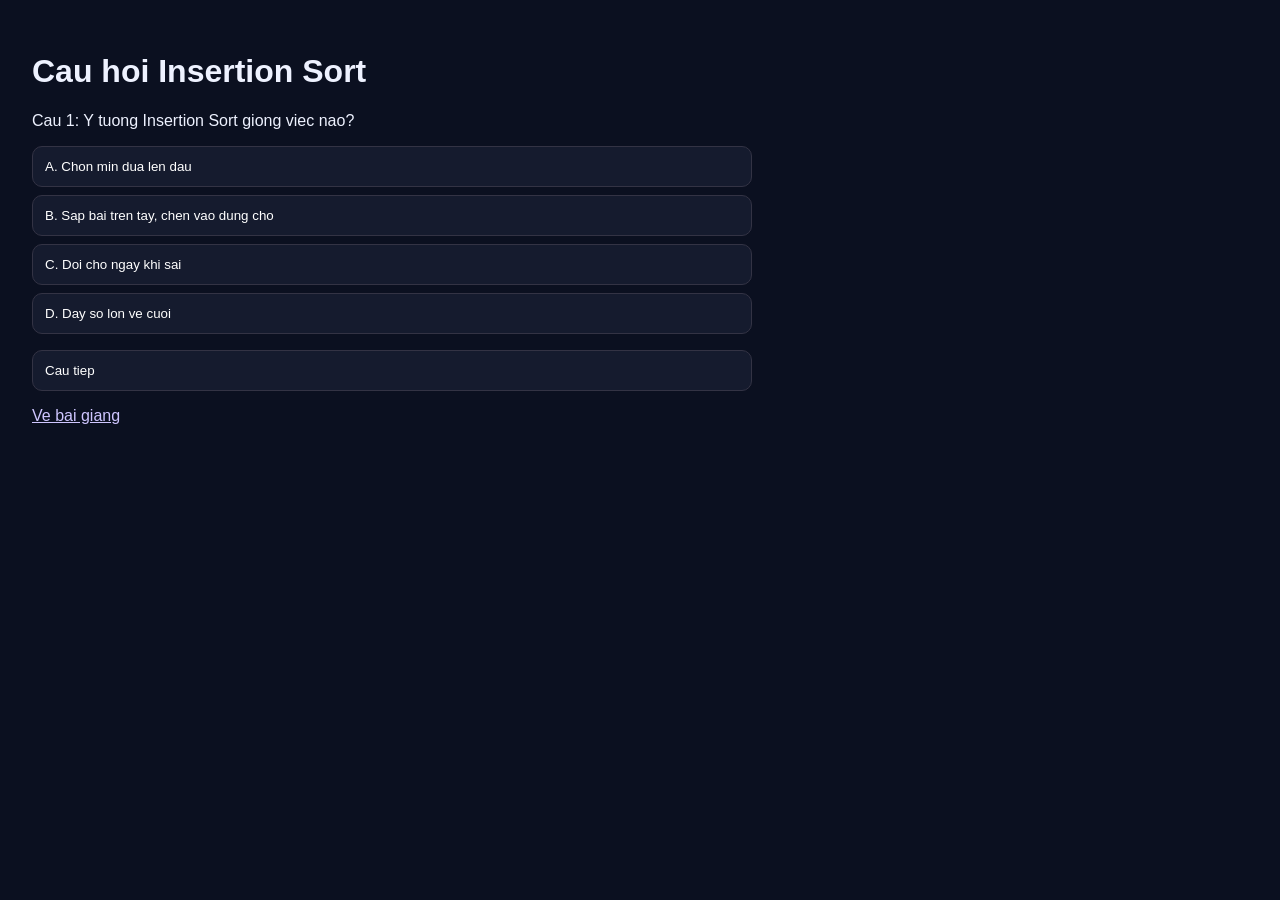
==== cauhoi.html @ 93dffec4 "Fix pages: them .nojekyll va giu quiz.html" ====
<!DOCTYPE html><html lang="vi"><head><meta charset="UTF-8"/><meta name="viewport" content="width=device-width, initial-scale=1"/><title>Cau hoi Insertion</title>
<style>body{font-family:sans-serif;background:#0b1020;color:#eef2ff;padding:24px}button{display:block;width:100%;max-width:720px;text-align:left;margin:8px 0;padding:12px;border-radius:10px;border:1px solid #334;background:#151b2e;color:#fff} .ok{background:#143} .bad{background:#411} .ex{margin-top:12px;padding:12px;background:#151b2e;border-left:4px solid #7c6cf0}</style></head><body>
<h1>Cau hoi Insertion Sort</h1>
<p id="q"></p><div id="opts"></div><div id="ex" class="ex" style="display:none"></div>
<p><button id="next" type="button">Cau tiep</button></p>
<p><a href="./index.html" style="color:#cfc6ff">Ve bai giang</a></p>
<script>
const Q=[
{q:"Y tuong Insertion Sort giong viec nao?",a:["Chon min dua len dau","Sap bai tren tay, chen vao dung cho","Doi cho ngay khi sai","Day so lon ve cuoi"],c:1,e:"Giong sap bai: lay key roi chen vao day da sap."},
{q:"Phan tu nao coi nhu da sap luc dau?",a:["Phan tu cuoi","Phan tu giua","Phan tu dau","Khong co"],c:2,e:"i chay tu 1 vi phan tu dau da sap."},
{q:"key = a[i] nghia la gi?",a:["Xoa a[i]","Luu gia tri dang xet","Doi cho a[0]","Tang i"],c:1,e:"Cat a[i] vao key roi moi dich cac phan tu lon hon."},
{q:"While dich khi nao?",a:["a[j] > key va j>=0","a[j] < key","Mang da sap","i=0"],c:0,e:"Con ben trai lon hon key thi dich sang phai."},
{q:"Sau while lam gi?",a:["Xoa key","Gan a[0]","Chen key vao a[j+1]","Doi min"],c:2,e:"a[j+1] = key."},
{q:"Mang da sap thi do phuc tap?",a:["O(n^2)","O(n)","O(1)","O(n log n)"],c:1,e:"While khong chay. Dat O(n)."},
{q:"Insertion Sort on dinh?",a:["Khong","Co","Chi khi n nho","Chi C++"],c:1,e:"On dinh, giu thu tu phan tu bang nhau."},
{q:"Khong nen dung khi nao?",a:["Mang nho","Gan sap","Du lieu lon dao nguoc","Can on dinh"],c:2,e:"Truong hop xau O(n^2)."}
];
let i=0,score=0,done=false;
function render(){const t=Q[i];document.getElementById('q').textContent='Cau '+(i+1)+': '+t.q;const box=document.getElementById('opts');box.innerHTML='';document.getElementById('ex').style.display='none';done=false;
['A','B','C','D'].forEach((k,idx)=>{const b=document.createElement('button');b.textContent=k+'. '+t.a[idx];b.onclick=function(){if(done)return;done=true;if(idx===t.c){b.className='ok';score++;}else{b.className='bad';}document.getElementById('ex').style.display='block';document.getElementById('ex').textContent=(idx===t.c?'Dung. ':'Sai. ')+'Dap an: '+['A','B','C','D'][t.c]+'. '+t.e;};box.appendChild(b);});}
 document.getElementById('next').onclick=function(){if(i<Q.length-1){i++;render();}else{document.getElementById('q').textContent='Diem: '+score+' / '+Q.length;document.getElementById('opts').innerHTML='';document.getElementById('ex').style.display='block';document.getElementById('ex').textContent='Het bai.';}};render();
</script></body></html>
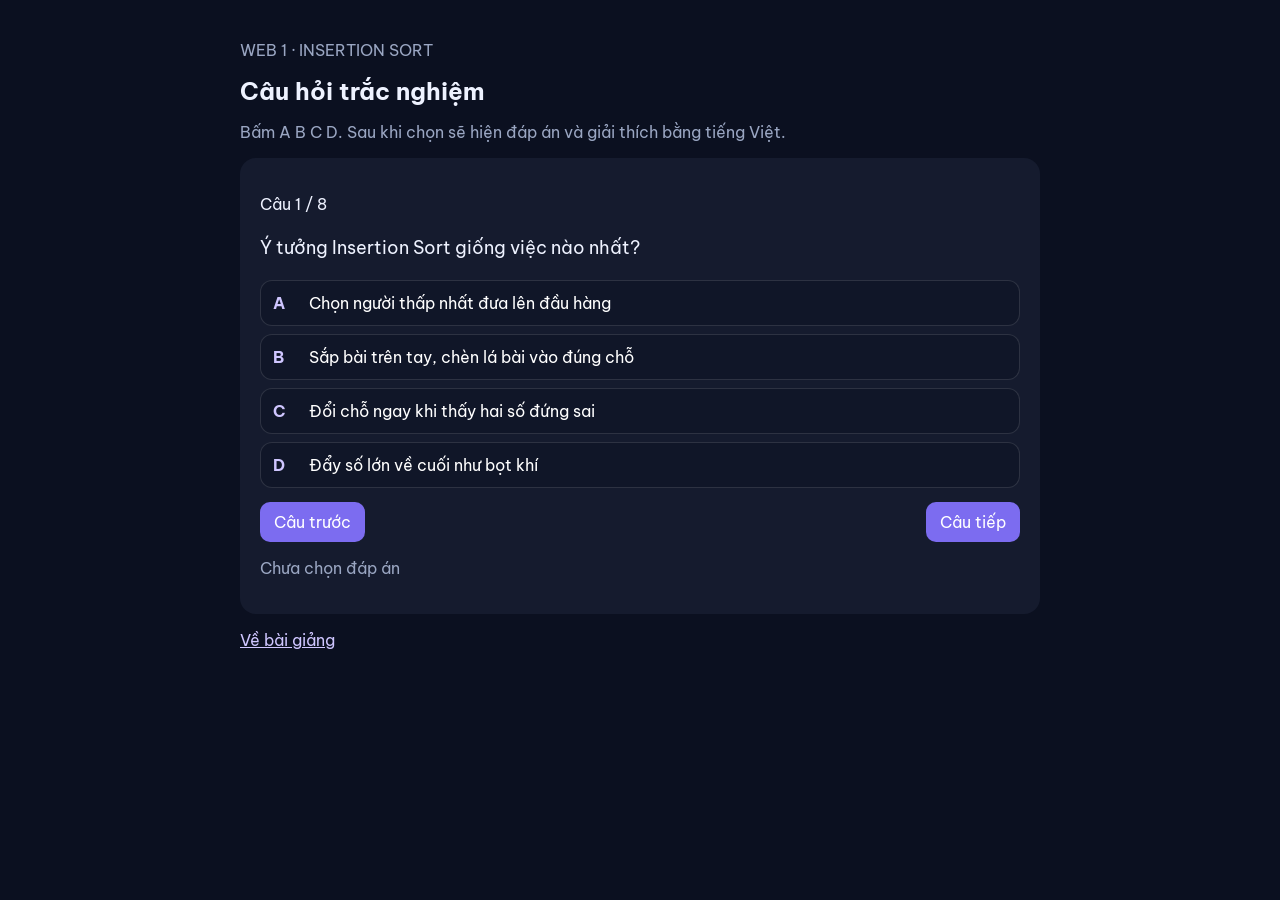
==== commit 18523087: "Quiz tieng Viet day du dau" ====
--- a/cauhoi.html
+++ b/cauhoi.html
@@ -1,22 +1,63 @@
-<!DOCTYPE html><html lang="vi"><head><meta charset="UTF-8"/><meta name="viewport" content="width=device-width, initial-scale=1"/><title>Cau hoi Insertion</title>
-<style>body{font-family:sans-serif;background:#0b1020;color:#eef2ff;padding:24px}button{display:block;width:100%;max-width:720px;text-align:left;margin:8px 0;padding:12px;border-radius:10px;border:1px solid #334;background:#151b2e;color:#fff} .ok{background:#143} .bad{background:#411} .ex{margin-top:12px;padding:12px;background:#151b2e;border-left:4px solid #7c6cf0}</style></head><body>
-<h1>Cau hoi Insertion Sort</h1>
-<p id="q"></p><div id="opts"></div><div id="ex" class="ex" style="display:none"></div>
-<p><button id="next" type="button">Cau tiep</button></p>
-<p><a href="./index.html" style="color:#cfc6ff">Ve bai giang</a></p>
+<!DOCTYPE html>
+<html lang="vi"><head><meta charset="UTF-8"/><meta name="viewport" content="width=device-width, initial-scale=1.0"/>
+<title>Câu hỏi Insertion Sort</title>
+<link href="https://fonts.googleapis.com/css2?family=Be+Vietnam+Pro:wght@400;600;700&display=swap" rel="stylesheet">
+<style>
+body{font-family:'Be Vietnam Pro',sans-serif;background:#0b1020;color:#eef2ff;padding:24px;max-width:800px;margin:0 auto}
+h1{font-size:1.5rem} .sub{color:#9aa6c2;margin-bottom:16px}
+.card{background:#151b2e;border-radius:16px;padding:20px}
+button.opt{display:flex;gap:10px;width:100%;text-align:left;margin:8px 0;padding:12px;border-radius:12px;border:1px solid rgba(255,255,255,.12);background:#101628;color:#fff;font:inherit;cursor:pointer}
+.k{min-width:26px;font-weight:700;color:#cfc6ff}
+.ok{border-color:#2dd4a8;background:rgba(45,212,168,.12)}
+.bad{border-color:#f07178;background:rgba(240,113,120,.12)}
+.ex{margin-top:12px;padding:12px;border-left:4px solid #7c6cf0;background:#101628;border-radius:10px;color:#9aa6c2;display:none;line-height:1.7}
+.nav{margin-top:14px;display:flex;justify-content:space-between}
+.nav button{background:#7c6cf0;border:0;color:#fff;border-radius:10px;padding:10px 14px;font:inherit;cursor:pointer}
+a{color:#cfc6ff}
+</style></head><body>
+<p class="sub">WEB 1 · INSERTION SORT</p>
+<h1>Câu hỏi trắc nghiệm</h1>
+<p class="sub">Bấm A B C D. Sau khi chọn sẽ hiện đáp án và giải thích bằng tiếng Việt.</p>
+<div class="card"><p id="num"></p><p id="q" style="font-size:1.15rem;line-height:1.6"></p><div id="opts"></div><div class="ex" id="ex"></div>
+<div class="nav"><button type="button" id="prev">Câu trước</button><button type="button" id="next">Câu tiếp</button></div>
+<p class="sub" id="score"></p></div>
+<p class="sub"><a href="./index.html">Về bài giảng</a></p>
 <script>
 const Q=[
-{q:"Y tuong Insertion Sort giong viec nao?",a:["Chon min dua len dau","Sap bai tren tay, chen vao dung cho","Doi cho ngay khi sai","Day so lon ve cuoi"],c:1,e:"Giong sap bai: lay key roi chen vao day da sap."},
-{q:"Phan tu nao coi nhu da sap luc dau?",a:["Phan tu cuoi","Phan tu giua","Phan tu dau","Khong co"],c:2,e:"i chay tu 1 vi phan tu dau da sap."},
-{q:"key = a[i] nghia la gi?",a:["Xoa a[i]","Luu gia tri dang xet","Doi cho a[0]","Tang i"],c:1,e:"Cat a[i] vao key roi moi dich cac phan tu lon hon."},
-{q:"While dich khi nao?",a:["a[j] > key va j>=0","a[j] < key","Mang da sap","i=0"],c:0,e:"Con ben trai lon hon key thi dich sang phai."},
-{q:"Sau while lam gi?",a:["Xoa key","Gan a[0]","Chen key vao a[j+1]","Doi min"],c:2,e:"a[j+1] = key."},
-{q:"Mang da sap thi do phuc tap?",a:["O(n^2)","O(n)","O(1)","O(n log n)"],c:1,e:"While khong chay. Dat O(n)."},
-{q:"Insertion Sort on dinh?",a:["Khong","Co","Chi khi n nho","Chi C++"],c:1,e:"On dinh, giu thu tu phan tu bang nhau."},
-{q:"Khong nen dung khi nao?",a:["Mang nho","Gan sap","Du lieu lon dao nguoc","Can on dinh"],c:2,e:"Truong hop xau O(n^2)."}
+{q:"Ý tưởng Insertion Sort giống việc nào nhất?",a:["Chọn người thấp nhất đưa lên đầu hàng","Sắp bài trên tay, chèn lá bài vào đúng chỗ","Đổi chỗ ngay khi thấy hai số đứng sai","Đẩy số lớn về cuối như bọt khí"],c:1,e:"Bài giảng nói: coi phần tử đầu đã sắp, lấy key rồi chèn vào chỗ trống."},
+{q:"Phần tử nào được coi như đã sắp lúc bắt đầu?",a:["Phần tử cuối","Phần tử giữa","Phần tử đầu","Không phần tử nào"],c:2,e:"Bước 1: i chạy từ 1 đến n-1 vì phần tử đầu coi như đã sắp."},
+{q:"key bằng a[i] nghĩa là gì?",a:["Xóa a[i]","Lưu giá trị đang xét để chèn sau","Đổi chỗ a[i] với a[0]","Tăng i lên 1"],c:1,e:"Bước 2: cất a[i] vào key, rồi mới dịch các phần tử lớn hơn key."},
+{q:"Vòng while dịch phần tử khi nào?",a:["Khi a[j] lớn hơn key và j còn lớn hơn hoặc bằng 0","Khi a[j] nhỏ hơn key","Khi mảng đã sắp","Khi i bằng 0"],c:0,e:"Bước 3: còn phần tử bên trái lớn hơn key thì dịch sang phải."},
+{q:"Sau khi hết while, làm gì với key?",a:["Xóa key","Gán key vào a[0]","Chèn key vào a[j+1]","Đổi key với phần tử nhỏ nhất"],c:2,e:"Bước 4: a[j+1] được gán bằng key."},
+{q:"Nếu mảng đã sắp sẵn thì độ phức tạp là gì?",a:["O(n bình phương)","O(n)","O(1)","O(n log n)"],c:1,e:"Vòng while không chạy. Thời gian tăng gần bằng n nên là O(n)."},
+{q:"Insertion Sort có ổn định không?",a:["Không","Có, thuật toán ổn định","Chỉ khi n nhỏ","Chỉ khi dùng C++"],c:1,e:"Ổn định nghĩa là giữ thứ tự các phần tử bằng nhau."},
+{q:"Không nên dùng Insertion Sort khi nào?",a:["Mảng nhỏ","Dữ liệu gần sắp","Dữ liệu lớn và đảo ngược hoàn toàn","Cần thuật toán ổn định"],c:2,e:"Trường hợp xấu là O(n bình phương), chậm khi n lớn."}
 ];
-let i=0,score=0,done=false;
-function render(){const t=Q[i];document.getElementById('q').textContent='Cau '+(i+1)+': '+t.q;const box=document.getElementById('opts');box.innerHTML='';document.getElementById('ex').style.display='none';done=false;
-['A','B','C','D'].forEach((k,idx)=>{const b=document.createElement('button');b.textContent=k+'. '+t.a[idx];b.onclick=function(){if(done)return;done=true;if(idx===t.c){b.className='ok';score++;}else{b.className='bad';}document.getElementById('ex').style.display='block';document.getElementById('ex').textContent=(idx===t.c?'Dung. ':'Sai. ')+'Dap an: '+['A','B','C','D'][t.c]+'. '+t.e;};box.appendChild(b);});}
- document.getElementById('next').onclick=function(){if(i<Q.length-1){i++;render();}else{document.getElementById('q').textContent='Diem: '+score+' / '+Q.length;document.getElementById('opts').innerHTML='';document.getElementById('ex').style.display='block';document.getElementById('ex').textContent='Het bai.';}};render();
+let i=0,picked=Array(Q.length).fill(null),score=0;
+function render(){
+const t=Q[i]; document.getElementById('num').textContent='Câu '+(i+1)+' / '+Q.length;
+document.getElementById('q').textContent=t.q;
+const box=document.getElementById('opts'); box.innerHTML='';
+const letters=['A','B','C','D'];
+t.a.forEach(function(txt,k){
+const b=document.createElement('button'); b.className='opt'; b.type='button';
+b.innerHTML='<span class="k">'+letters[k]+'</span><span>'+txt+'</span>';
+if(picked[i]!==null){b.disabled=true; if(k===t.c)b.classList.add('ok'); if(k===picked[i]&&k!==t.c)b.classList.add('bad');}
+else b.onclick=function(){if(picked[i]!==null)return; picked[i]=k; if(k===t.c)score++; render();};
+box.appendChild(b);
+});
+const ex=document.getElementById('ex');
+if(picked[i]!==null){ex.style.display='block'; ex.innerHTML='<b style="color:#fff">'+(picked[i]===t.c?'Đúng. ':'Sai. ')+'Đáp án: '+letters[t.c]+'</b><br>'+t.e;}
+else {ex.style.display='none'; ex.textContent='';}
+document.getElementById('prev').disabled=i===0;
+document.getElementById('next').textContent=i===Q.length-1?'Xem điểm':'Câu tiếp';
+const done=picked.filter(function(x){return x!==null;}).length;
+document.getElementById('score').textContent=done?('Đã trả lời '+done+'/'+Q.length+' · Đúng '+score+' câu'):'Chưa chọn đáp án';
+}
+document.getElementById('prev').onclick=function(){if(i>0){i--;render();}};
+document.getElementById('next').onclick=function(){
+if(i<Q.length-1){i++;render();}
+else{document.getElementById('q').textContent='Bạn đúng '+score+' / '+Q.length+' câu.'; document.getElementById('opts').innerHTML=''; document.getElementById('ex').style.display='block'; document.getElementById('ex').textContent='Hết bài Insertion Sort.';}
+};
+render();
 </script></body></html>
